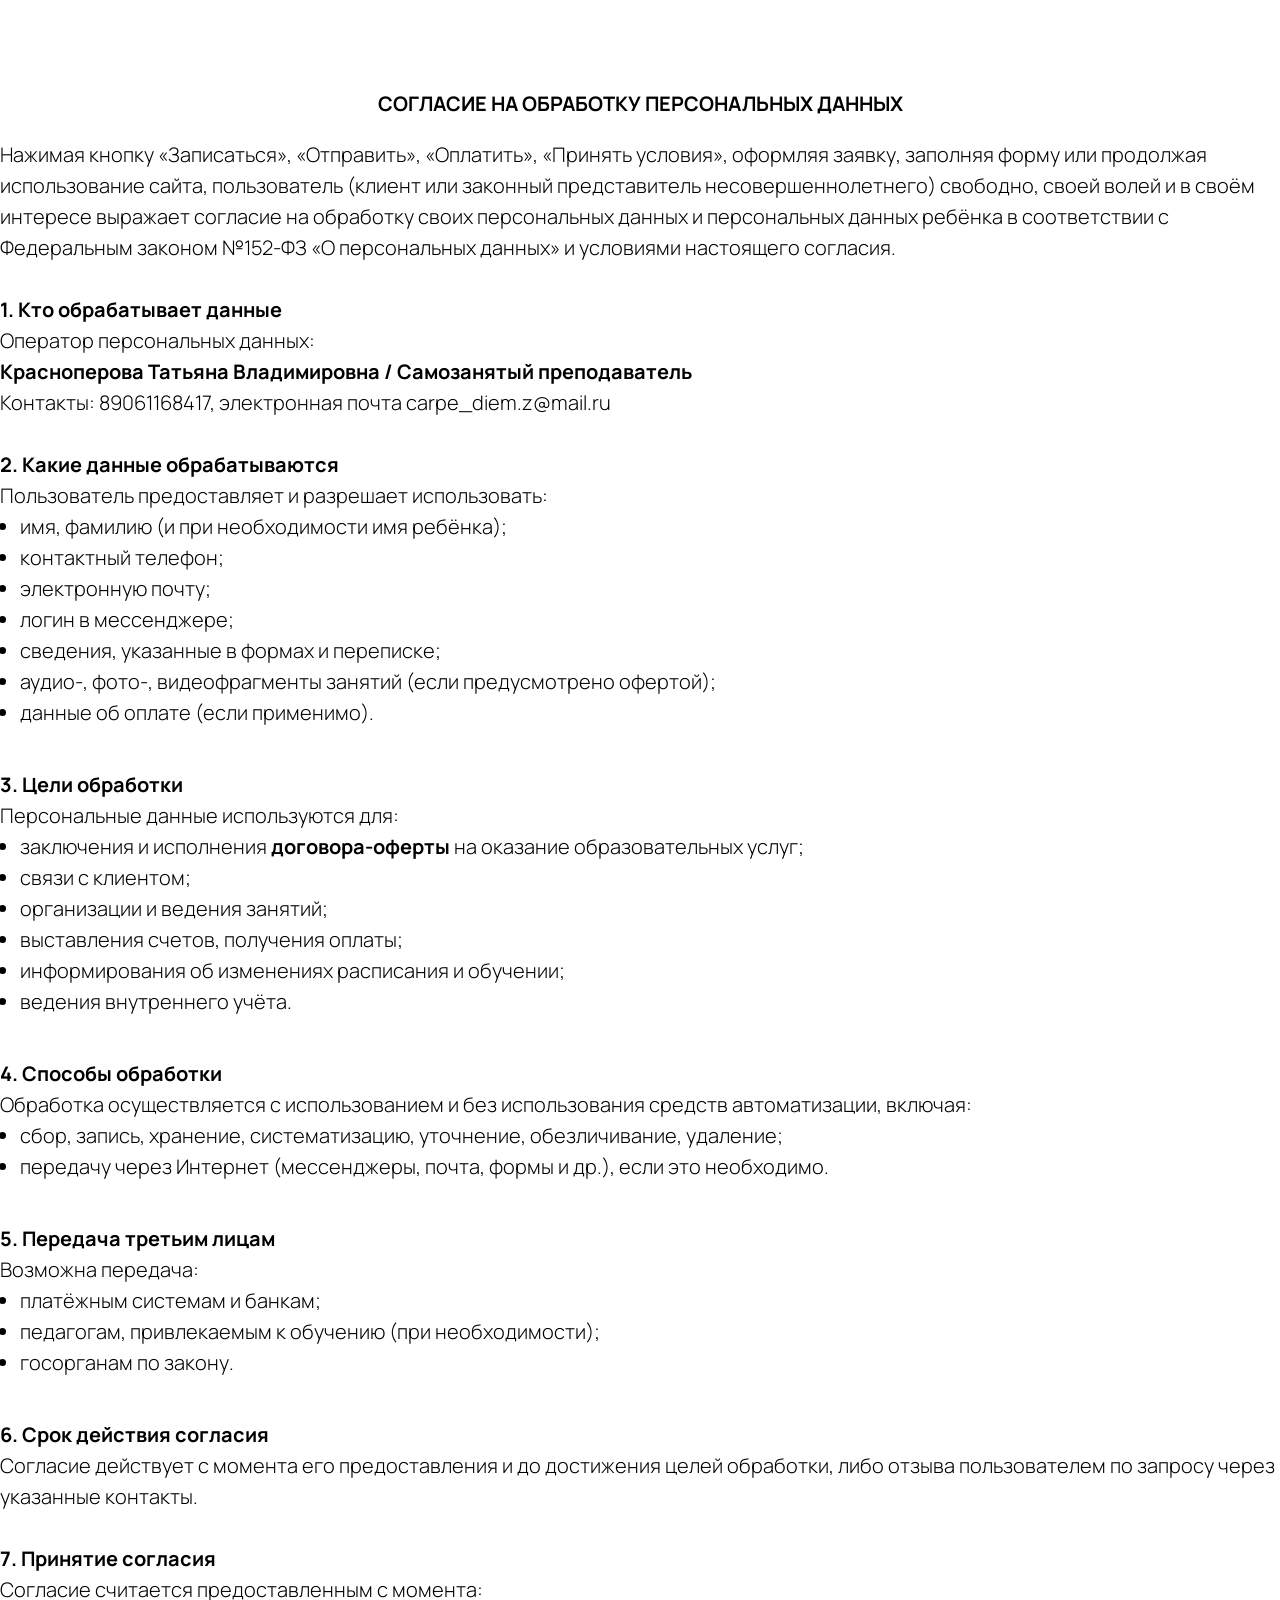
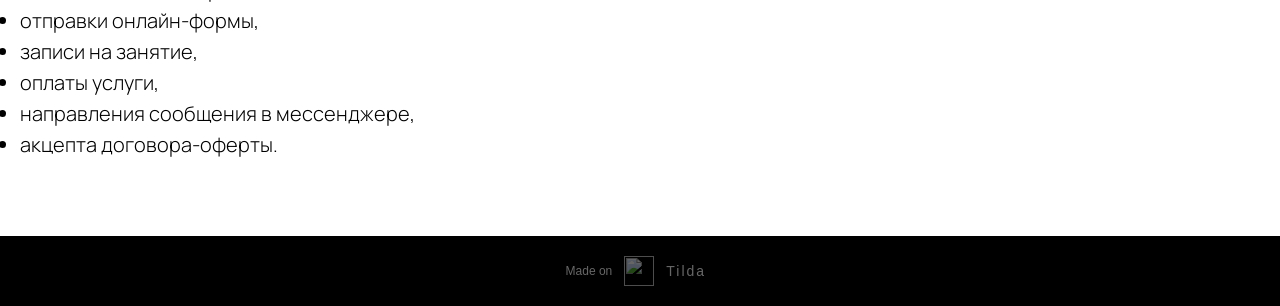
==== consent/index.html @ af54b048 "Статическая копия сайта для GitHub Pages: локальные ассеты, форма WhatsApp/Telegram" ====
<!DOCTYPE html> <html lang="ru"> <head> <meta charset="utf-8" /> <meta http-equiv="Content-Type" content="text/html; charset=utf-8" /> <meta name="viewport" content="width=device-width, initial-scale=1.0" /> <!--metatextblock--> <title>Согласие на обработку персональных данных</title>  <meta property="og:title" content="Согласие на обработку персональных данных" /> <meta property="og:description" content="" /> <meta property="og:type" content="website" />  <!--/metatextblock--> <meta name="format-detection" content="telephone=no" /> <meta http-equiv="x-dns-prefetch-control" content="on">   <link rel="shortcut icon" href="../assets/img/tildafavicon.ico" type="image/x-icon" /> <!-- Assets -->  <link rel="stylesheet" href="../assets/css/tilda-grid-3.0.min.css" type="text/css" media="all" onerror="this.loaderr='y';"/> <link rel="stylesheet" href="../assets/project/tilda-blocks-page87889746.min.css" type="text/css" media="all" onerror="this.loaderr='y';" />  <link href="../assets/css/google-fonts.css" rel="stylesheet"> <script nomodule src="../assets/js/tilda-polyfill-1.0.min.js" charset="utf-8"></script> <script type="text/javascript">function t_onReady(func) {if(document.readyState!='loading') {func();} else {document.addEventListener('DOMContentLoaded',func);}}
function t_onFuncLoad(funcName,okFunc,time) {if(typeof window[funcName]==='function') {okFunc();} else {setTimeout(function() {t_onFuncLoad(funcName,okFunc,time);},(time||100));}}</script> <script src="../assets/js/tilda-scripts-3.0.min.js" charset="utf-8" defer onerror="this.loaderr='y';"></script> <script src="../assets/project/tilda-blocks-page87889746.min.js" charset="utf-8" async onerror="this.loaderr='y';"></script> <script src="../assets/js/tilda-lazyload-1.0.min.js" charset="utf-8" async onerror="this.loaderr='y';"></script> <script src="../assets/js/tilda-events-1.0.min.js" charset="utf-8" async onerror="this.loaderr='y';"></script> <script type="text/javascript">window.dataLayer=window.dataLayer||[];</script> <script type="text/javascript">(function() {if((/bot|google|yandex|baidu|bing|msn|duckduckbot|teoma|slurp|crawler|spider|robot|crawling|facebook/i.test(navigator.userAgent))===false&&typeof(sessionStorage)!='undefined'&&sessionStorage.getItem('visited')!=='y'&&document.visibilityState){var style=document.createElement('style');style.type='text/css';style.innerHTML='@media screen and (min-width: 980px) {.t-records {opacity: 0;}.t-records_animated {-webkit-transition: opacity ease-in-out .2s;-moz-transition: opacity ease-in-out .2s;-o-transition: opacity ease-in-out .2s;transition: opacity ease-in-out .2s;}.t-records.t-records_visible {opacity: 1;}}';document.getElementsByTagName('head')[0].appendChild(style);function t_setvisRecs(){var alr=document.querySelectorAll('.t-records');Array.prototype.forEach.call(alr,function(el) {el.classList.add("t-records_animated");});setTimeout(function() {Array.prototype.forEach.call(alr,function(el) {el.classList.add("t-records_visible");});sessionStorage.setItem("visited","y");},400);}
document.addEventListener('DOMContentLoaded',t_setvisRecs);}})();</script><link rel="stylesheet" href="../assets/css/site-custom.css"></head> <body class="t-body" style="margin:0;"> <!--allrecords--> <div id="allrecords" class="t-records" data-hook="blocks-collection-content-node" data-tilda-project-id="11970899" data-tilda-page-id="87889746" data-tilda-page-alias="consent" data-tilda-formskey="35081d5591b3920c5632525311970899" data-tilda-cookie="no" data-tilda-lazy="yes" data-tilda-root-zone="com" data-tilda-project-country="RU"> <div id="rec1453945001" class="r t-rec t-rec_pt_60 t-rec_pb_60" style="padding-top:60px;padding-bottom:60px; " data-record-type="106"> <!-- T004 --> <div class="t004"> <div class="t-container "> <div class="t-col t-col_8 t-prefix_2"> <div field="text" class="t-text t-text_md "><p style="text-align: center;"><strong>СОГЛАСИЕ НА ОБРАБОТКУ ПЕРСОНАЛЬНЫХ ДАННЫХ</strong></p><p style="text-align: center;"> </p><p style="text-align: center;"> </p>Нажимая кнопку «Записаться», «Отправить», «Оплатить», «Принять условия», оформляя заявку, заполняя форму или продолжая использование сайта, пользователь (клиент или законный представитель несовершеннолетнего) свободно, своей волей и в своём интересе выражает согласие на обработку своих персональных данных и персональных данных ребёнка в соответствии с Федеральным законом №152-ФЗ «О персональных данных» и условиями настоящего согласия.<br /><br /><strong>1. Кто обрабатывает данные</strong><br />Оператор персональных данных:<br /><strong>Красноперова Татьяна Владимировна / Самозанятый преподаватель</strong><br />Контакты: 89061168417, электронная почта carpe_diem.z@mail.ru<br /><br /><strong>2. Какие данные обрабатываются</strong><br />Пользователь предоставляет и разрешает использовать:<br /><ul><li data-list="bullet">имя, фамилию (и при необходимости имя ребёнка);</li><li data-list="bullet">контактный телефон;</li><li data-list="bullet">электронную почту;</li><li data-list="bullet">логин в мессенджере;</li><li data-list="bullet">сведения, указанные в формах и переписке;</li><li data-list="bullet">аудио-, фото-, видеофрагменты занятий (если предусмотрено офертой);</li><li data-list="bullet">данные об оплате (если применимо).</li></ul><br /><strong>3. Цели обработки</strong><br />Персональные данные используются для:<br /><ul><li data-list="bullet">заключения и исполнения <strong>договора-оферты</strong> на оказание образовательных услуг;</li><li data-list="bullet">связи с клиентом;</li><li data-list="bullet">организации и ведения занятий;</li><li data-list="bullet">выставления счетов, получения оплаты;</li><li data-list="bullet">информирования об изменениях расписания и обучении;</li><li data-list="bullet">ведения внутреннего учёта.</li></ul><br /><strong>4. Способы обработки</strong><br />Обработка осуществляется с использованием и без использования средств автоматизации, включая:<br /><ul><li data-list="bullet">сбор, запись, хранение, систематизацию, уточнение, обезличивание, удаление;</li><li data-list="bullet">передачу через Интернет (мессенджеры, почта, формы и др.), если это необходимо.</li></ul><br /><strong>5. Передача третьим лицам</strong><br />Возможна передача:<br /><ul><li data-list="bullet">платёжным системам и банкам;</li><li data-list="bullet">педагогам, привлекаемым к обучению (при необходимости);</li><li data-list="bullet">госорганам по закону.</li></ul><br /><strong>6. Срок действия согласия</strong><br />Согласие действует с момента его предоставления и до достижения целей обработки, либо отзыва пользователем по запросу через указанные контакты.<br /><br /><strong>7. Принятие согласия</strong><br />Согласие считается предоставленным с момента:<br /><ul><li data-list="bullet">отправки онлайн-формы,</li><li data-list="bullet">записи на занятие,</li><li data-list="bullet">оплаты услуги,</li><li data-list="bullet">направления сообщения в мессенджере,</li><li data-list="bullet">акцепта договора-оферты.</li></ul></div> </div> </div> </div> </div> </div> <!--/allrecords--> <!-- Tilda copyright. Don't remove this line --><div class="t-tildalabel " id="tildacopy" data-tilda-sign="11970899#87889746"><a href="https://tilda.cc/" class="t-tildalabel__link"><div class="t-tildalabel__wrapper"><div class="t-tildalabel__txtleft">Made on </div><div class="t-tildalabel__wrapimg"><img src="../assets/img/tildacopy.png" class="t-tildalabel__img" fetchpriority="low" alt=""></div><div class="t-tildalabel__txtright">Tilda</div></div></a></div> <!-- Stat -->  <script src="../assets/js/site-form.js" defer></script></body> </html>
---- assets/css/tilda-grid-3.0.min.css ----
*,*:before,*:after{-webkit-box-sizing:content-box;-moz-box-sizing:content-box;box-sizing:content-box}div,span,h1,h2,h3,h4,h5,h6,p,blockquote,pre,a,code,img,b,u,i,center,table,tr,th,td,video{margin:0;padding:0;border:0}sup{line-height:0;font-size:smaller;vertical-align:super}sub{line-height:0;font-size:smaller;vertical-align:sub}.t-clear{clear:both}.t-row{margin:0}.t-container{margin-left:auto;margin-right:auto;width:100%;max-width:1200px;padding:0}.t-container.flexx{display:-webkit-box;display:-moz-box;display:-ms-flexbox;display:-webkit-flex;display:flex}.t-container_flex{display:-webkit-box;display:-moz-box;display:-ms-flexbox;display:-webkit-flex;display:flex}.t-container_100{width:100%;padding:0}.t-container_10{margin-left:auto;margin-right:auto;width:100%;max-width:1000px;padding:0}.t-container_8{margin-left:auto;margin-right:auto;width:100%;max-width:800px;padding:0}.t-container:before,.t-container:after,.t-container_10:before,.t-container_10:after,.t-container_8:before,.t-container_8:after,.t-container_100:before,.t-container_100:after{display:table;content:" ";width:0}.t-container:after,.t-container_10:after,.t-container_8:after,.t-container_100:after{clear:both}.t-col{display:inline;float:left;margin-left:20px;margin-right:20px;width:100%}.t-col.flexx{align-items:stretch;height:inherit;margin-top:auto;margin-bottom:auto}.t-col_flex{align-items:stretch;height:inherit;margin-top:auto;margin-bottom:auto}.t-col_1{max-width:60px}.t-col_2{max-width:160px}.t-col_3{max-width:260px}.t-col_4{max-width:360px}.t-col_5{max-width:460px}.t-col_6{max-width:560px}.t-col_7{max-width:660px}.t-col_8{max-width:760px}.t-col_9{max-width:860px}.t-col_10{max-width:960px}.t-col_11{max-width:1060px}.t-col_12{max-width:1160px}.t-col_100{max-width:100vw}.t-prefix_1{padding-left:100px}.t-prefix_2{padding-left:200px}.t-prefix_3{padding-left:300px}.t-prefix_4{padding-left:400px}.t-prefix_5{padding-left:500px}.t-prefix_6{padding-left:600px}.t-prefix_7{padding-left:700px}.t-prefix_8{padding-left:800px}.t-prefix_9{padding-left:900px}.t-prefix_10{padding-left:1000px}.t-prefix_11{padding-left:1100px}.t-prefix_12{padding-left:1200px}.t-width{width:100%}.t-width_1{max-width:60px}.t-width_2{max-width:160px}.t-width_3{max-width:260px}.t-width_4{max-width:360px}.t-width_5{max-width:460px}.t-width_6{max-width:560px}.t-width_7{max-width:660px}.t-width_8{max-width:760px}.t-width_9{max-width:860px}.t-width_10{max-width:960px}.t-width_11{max-width:1060px}.t-width_12{max-width:1160px}.t-width_100{max-width:100%}.t-cell{display:table-cell;vertical-align:middle;height:100%;margin-left:0;margin-right:0}.t-cell_25{width:25vw}.t-cell_33{width:33.3333333vw}.t-cell_50{width:50vw}.t-cell_100{width:100vw}@media screen and (max-width:1200px){.t-container{max-width:960px;padding:0}.t-container_10{max-width:780px}.t-container_8{max-width:640px}.t-col{display:inline;float:left;margin-left:10px;margin-right:10px;width:100%}.t-col_1{max-width:60px}.t-col_2{max-width:140px}.t-col_3{max-width:220px}.t-col_4{max-width:300px}.t-col_5{max-width:380px}.t-col_6{max-width:460px}.t-col_7{max-width:540px}.t-col_8{max-width:620px}.t-col_9{max-width:700px}.t-col_10{max-width:780px}.t-col_11{max-width:860px}.t-col_12{max-width:940px}.t-prefix_1{padding-left:80px}.t-prefix_2{padding-left:160px}.t-prefix_3{padding-left:240px}.t-prefix_4{padding-left:320px}.t-prefix_5{padding-left:400px}.t-prefix_6{padding-left:480px}.t-prefix_7{padding-left:560px}.t-prefix_8{padding-left:640px}.t-prefix_9{padding-left:720px}.t-prefix_10{padding-left:800px}.t-prefix_11{padding-left:880px}.t-prefix_12{padding-left:960px}.t-width_1{max-width:60px}.t-width_2{max-width:140px}.t-width_3{max-width:220px}.t-width_4{max-width:300px}.t-width_5{max-width:380px}.t-width_6{max-width:460px}.t-width_7{max-width:540px}.t-width_8{max-width:620px}.t-width_9{max-width:700px}.t-width_10{max-width:780px}.t-width_11{max-width:860px}.t-width_12{max-width:940px}.t-width_100{max-width:100%}}@media screen and (max-width:960px){.t-container{max-width:640px}.t-container.flexx{display:block}.t-container_flex{display:block}.t-col{display:block;float:none;padding-left:20px;padding-right:20px;margin:0;width:100%;max-width:100%;box-sizing:border-box}.t-col_1,.t-col_2,.t-col_3,.t-col_4,.t-col_5,.t-col_6,.t-col_7,.t-col_8,.t-col_9,.t-col_10,.t-col_11,.t-col_12{width:100%;max-width:100%}.t-prefix_1,.t-prefix_2,.t-prefix_3,.t-prefix_4,.t-prefix_5,.t-prefix_6,.t-prefix_7,.t-prefix_8,.t-prefix_9,.t-prefix_10,.t-prefix_11,.t-prefix_12{padding-left:none}}
---- assets/project/tilda-blocks-page87889746.min.css ----
.csssize{height:4188px}.t-body{margin:0px}#allrecords,body{background-color:none}#allrecords{-webkit-font-smoothing:antialiased}#allrecords a{color:#ff8562;text-decoration:none}#allrecords a,#allrecords button,#allrecords .t-radio,#allrecords .t-checkbox,#allrecords .t-img-select{outline:none}#allrecords a:focus-visible,#allrecords button:focus-visible,#allrecords .t-focusable,#allrecords .t-focusable .t-btn,#allrecords .t-focusable .t-btntext,#allrecords .t-img-select:focus-visible+.t-img-select__indicator,#allrecords .t-img-select:focus-visible+.t-img-select__indicator:after,#allrecords .t-radio:focus-visible+.t-radio__indicator,#allrecords .t-checkbox:focus-visible+.t-checkbox__indicator{outline-color:#2015FF;outline-offset:4px;outline-style:auto}#allrecords .t-descr a:focus-visible,#allrecords .t-sociallinks a:focus-visible,#allrecords .ya-share2__link:focus-visible{outline-offset:2px}#allrecords a[href^=tel]{color:inherit;text-decoration:none}#allrecords ol{padding-left:22px}#allrecords ul{padding-left:20px}#allrecords b,#allrecords strong{font-weight:700}@media print{body,html{min-width:1200px;max-width:1200px;padding:0;margin:0 auto;border:none}}.t-records{-webkit-font_smoothing:antialiased;background-color:none}.t-records a{color:#ff8562;text-decoration:none}.t-records a[href^=tel]{color:inherit;text-decoration:none}.t-records ol{padding-left:22px;margin-top:0px;margin-bottom:10px}.t-records ul{padding-left:20px;margin-top:0px;margin-bottom:10px}.t-mbfix{opacity:.01;-webkit-transform:translateX(0px);-ms-transform:translateX(0px);transform:translateX(0px);position:fixed;width:100%;height:500px;background-color:white;top:0px;left:0px;z-index:10000;-webkit-transition:all 0.1s ease;transition:all 0.1s ease}.t-mbfix_hide{-webkit-transform:translateX(3000px);-ms-transform:translateX(3000px);transform:translateX(3000px)}img:not([src]){visibility:hidden}.t-body_scroll-locked{position:fixed;left:0;width:100%;height:100%;overflow:hidden}.r_anim{-webkit-transition:opacity 0.5s;transition:opacity 0.5s}.r_hidden{opacity:0}.r_showed{opacity:1}@media screen and (max-width:1024px){a:active,button:active{-webkit-tap-highlight-color:rgba(255,255,255,.1)}}.t-text{font-family:'Manrope',Arial,sans-serif;font-weight:300;color:#000000}.t-text_md{font-size:20px;line-height:1.55}.t-tildalabel{background-color:#000;color:#fff;width:100%;height:70px;font-family:Arial;font-size:14px}.t-tildalabel:hover .t-tildalabel__wrapper{opacity:1}.t-tildalabel__wrapper{display:table;height:30px;width:270px;margin:0 auto;padding-top:20px;opacity:.4}.t-tildalabel__txtleft{display:table-cell;width:120px;height:30px;vertical-align:middle;text-align:right;padding-right:12px;font-weight:300;font-size:12px}.t-tildalabel__wrapimg{display:table-cell;width:30px;height:30px;vertical-align:middle}.t-tildalabel__img{width:30px;height:30px;vertical-align:middle}.t-tildalabel__txtright{display:table-cell;width:120px;height:30px;vertical-align:middle;padding-left:12px;font-weight:500;letter-spacing:2px}.t-tildalabel__link{color:#fff;text-decoration:none;vertical-align:middle}.t-rec_pt_60{padding-top:60px}.t-rec_pb_60{padding-bottom:60px}@media screen and (max-width:1200px){.t-text_md{font-size:18px}}@media screen and (max-width:640px){.t-text_md{font-size:16px;line-height:1.45}}@media screen and (max-width:480px){.t-rec_pt_60{padding-top:60px}.t-rec_pb_60{padding-bottom:60px}}.t004{padding-top:8px;padding-bottom:6px;position:relative}.t004__text-column-count_2{column-count:2;column-gap:40px;-moz-column-count:2;-moz-column-gap:40px;-webkit-column-count:2;-webkit-column-gap:40px}.t004__text-column-count_3{column-count:3;column-gap:40px;-moz-column-count:3;-moz-column-gap:40px;-webkit-column-count:3;-webkit-column-gap:40px}.t004__text-column-count_4{column-count:4;column-gap:40px;-moz-column-count:4;-moz-column-gap:40px;-webkit-column-count:4;-webkit-column-gap:40px}.t004__initial-letter::first-letter{font-size:100px;float:left;line-height:.65;margin:10px 10px 10px 0}.t004 table{border-collapse:collapse;font-size:1em;width:100%}.t004 table td,.t004 table th{padding:5px;border:1px solid #ddd;vertical-align:top}.t004 table thead td,.t004 table th{font-weight:700;border-bottom-color:#888}@media screen and (max-width:1200px){.t004__text-column-count_2,.t004__text-column-count_3,.t004__text-column-count_4{column-gap:20px;-moz-column-gap:20px;-webkit-column-gap:20px}}@media screen and (max-width:960px){.t004__text-column-count_2,.t004__text-column-count_3,.t004__text-column-count_4{column-count:1;column-gap:0;-moz-column-count:1;-moz-column-gap:0;-webkit-column-count:1;-webkit-column-gap:0}}@media screen and (max-width:640px){.t004 h1{font-size:28px;line-height:35px}}
---- assets/css/google-fonts.css ----
/* cyrillic-ext */
@font-face {
  font-family: 'Manrope';
  font-style: normal;
  font-weight: 300;
  src: url('../fonts/f09590a67c954a6f.woff2') format('woff2');
  unicode-range: U+0460-052F, U+1C80-1C8A, U+20B4, U+2DE0-2DFF, U+A640-A69F, U+FE2E-FE2F;
}
/* cyrillic */
@font-face {
  font-family: 'Manrope';
  font-style: normal;
  font-weight: 300;
  src: url('../fonts/84ddfcf770317c5b.woff2') format('woff2');
  unicode-range: U+0301, U+0400-045F, U+0490-0491, U+04B0-04B1, U+2116;
}
/* greek */
@font-face {
  font-family: 'Manrope';
  font-style: normal;
  font-weight: 300;
  src: url('../fonts/92ce4446e09c7310.woff2') format('woff2');
  unicode-range: U+0370-0377, U+037A-037F, U+0384-038A, U+038C, U+038E-03A1, U+03A3-03FF;
}
/* vietnamese */
@font-face {
  font-family: 'Manrope';
  font-style: normal;
  font-weight: 300;
  src: url('../fonts/5b3e3e4cf4195e1b.woff2') format('woff2');
  unicode-range: U+0102-0103, U+0110-0111, U+0128-0129, U+0168-0169, U+01A0-01A1, U+01AF-01B0, U+0300-0301, U+0303-0304, U+0308-0309, U+0323, U+0329, U+1EA0-1EF9, U+20AB;
}
/* latin-ext */
@font-face {
  font-family: 'Manrope';
  font-style: normal;
  font-weight: 300;
  src: url('../fonts/59b5f94f8cb54356.woff2') format('woff2');
  unicode-range: U+0100-02BA, U+02BD-02C5, U+02C7-02CC, U+02CE-02D7, U+02DD-02FF, U+0304, U+0308, U+0329, U+1D00-1DBF, U+1E00-1E9F, U+1EF2-1EFF, U+2020, U+20A0-20AB, U+20AD-20C4, U+2113, U+2C60-2C7F, U+A720-A7FF;
}
/* latin */
@font-face {
  font-family: 'Manrope';
  font-style: normal;
  font-weight: 300;
  src: url('../fonts/58ee1998cb8c000e.woff2') format('woff2');
  unicode-range: U+0000-00FF, U+0131, U+0152-0153, U+02BB-02BC, U+02C6, U+02DA, U+02DC, U+0304, U+0308, U+0329, U+2000-206F, U+20AC, U+2122, U+2191, U+2193, U+2212, U+2215, U+FEFF, U+FFFD;
}
/* cyrillic-ext */
@font-face {
  font-family: 'Manrope';
  font-style: normal;
  font-weight: 400;
  src: url('../fonts/f09590a67c954a6f.woff2') format('woff2');
  unicode-range: U+0460-052F, U+1C80-1C8A, U+20B4, U+2DE0-2DFF, U+A640-A69F, U+FE2E-FE2F;
}
/* cyrillic */
@font-face {
  font-family: 'Manrope';
  font-style: normal;
  font-weight: 400;
  src: url('../fonts/84ddfcf770317c5b.woff2') format('woff2');
  unicode-range: U+0301, U+0400-045F, U+0490-0491, U+04B0-04B1, U+2116;
}
/* greek */
@font-face {
  font-family: 'Manrope';
  font-style: normal;
  font-weight: 400;
  src: url('../fonts/92ce4446e09c7310.woff2') format('woff2');
  unicode-range: U+0370-0377, U+037A-037F, U+0384-038A, U+038C, U+038E-03A1, U+03A3-03FF;
}
/* vietnamese */
@font-face {
  font-family: 'Manrope';
  font-style: normal;
  font-weight: 400;
  src: url('../fonts/5b3e3e4cf4195e1b.woff2') format('woff2');
  unicode-range: U+0102-0103, U+0110-0111, U+0128-0129, U+0168-0169, U+01A0-01A1, U+01AF-01B0, U+0300-0301, U+0303-0304, U+0308-0309, U+0323, U+0329, U+1EA0-1EF9, U+20AB;
}
/* latin-ext */
@font-face {
  font-family: 'Manrope';
  font-style: normal;
  font-weight: 400;
  src: url('../fonts/59b5f94f8cb54356.woff2') format('woff2');
  unicode-range: U+0100-02BA, U+02BD-02C5, U+02C7-02CC, U+02CE-02D7, U+02DD-02FF, U+0304, U+0308, U+0329, U+1D00-1DBF, U+1E00-1E9F, U+1EF2-1EFF, U+2020, U+20A0-20AB, U+20AD-20C4, U+2113, U+2C60-2C7F, U+A720-A7FF;
}
/* latin */
@font-face {
  font-family: 'Manrope';
  font-style: normal;
  font-weight: 400;
  src: url('../fonts/58ee1998cb8c000e.woff2') format('woff2');
  unicode-range: U+0000-00FF, U+0131, U+0152-0153, U+02BB-02BC, U+02C6, U+02DA, U+02DC, U+0304, U+0308, U+0329, U+2000-206F, U+20AC, U+2122, U+2191, U+2193, U+2212, U+2215, U+FEFF, U+FFFD;
}
/* cyrillic-ext */
@font-face {
  font-family: 'Manrope';
  font-style: normal;
  font-weight: 500;
  src: url('../fonts/f09590a67c954a6f.woff2') format('woff2');
  unicode-range: U+0460-052F, U+1C80-1C8A, U+20B4, U+2DE0-2DFF, U+A640-A69F, U+FE2E-FE2F;
}
/* cyrillic */
@font-face {
  font-family: 'Manrope';
  font-style: normal;
  font-weight: 500;
  src: url('../fonts/84ddfcf770317c5b.woff2') format('woff2');
  unicode-range: U+0301, U+0400-045F, U+0490-0491, U+04B0-04B1, U+2116;
}
/* greek */
@font-face {
  font-family: 'Manrope';
  font-style: normal;
  font-weight: 500;
  src: url('../fonts/92ce4446e09c7310.woff2') format('woff2');
  unicode-range: U+0370-0377, U+037A-037F, U+0384-038A, U+038C, U+038E-03A1, U+03A3-03FF;
}
/* vietnamese */
@font-face {
  font-family: 'Manrope';
  font-style: normal;
  font-weight: 500;
  src: url('../fonts/5b3e3e4cf4195e1b.woff2') format('woff2');
  unicode-range: U+0102-0103, U+0110-0111, U+0128-0129, U+0168-0169, U+01A0-01A1, U+01AF-01B0, U+0300-0301, U+0303-0304, U+0308-0309, U+0323, U+0329, U+1EA0-1EF9, U+20AB;
}
/* latin-ext */
@font-face {
  font-family: 'Manrope';
  font-style: normal;
  font-weight: 500;
  src: url('../fonts/59b5f94f8cb54356.woff2') format('woff2');
  unicode-range: U+0100-02BA, U+02BD-02C5, U+02C7-02CC, U+02CE-02D7, U+02DD-02FF, U+0304, U+0308, U+0329, U+1D00-1DBF, U+1E00-1E9F, U+1EF2-1EFF, U+2020, U+20A0-20AB, U+20AD-20C4, U+2113, U+2C60-2C7F, U+A720-A7FF;
}
/* latin */
@font-face {
  font-family: 'Manrope';
  font-style: normal;
  font-weight: 500;
  src: url('../fonts/58ee1998cb8c000e.woff2') format('woff2');
  unicode-range: U+0000-00FF, U+0131, U+0152-0153, U+02BB-02BC, U+02C6, U+02DA, U+02DC, U+0304, U+0308, U+0329, U+2000-206F, U+20AC, U+2122, U+2191, U+2193, U+2212, U+2215, U+FEFF, U+FFFD;
}
/* cyrillic-ext */
@font-face {
  font-family: 'Manrope';
  font-style: normal;
  font-weight: 600;
  src: url('../fonts/f09590a67c954a6f.woff2') format('woff2');
  unicode-range: U+0460-052F, U+1C80-1C8A, U+20B4, U+2DE0-2DFF, U+A640-A69F, U+FE2E-FE2F;
}
/* cyrillic */
@font-face {
  font-family: 'Manrope';
  font-style: normal;
  font-weight: 600;
  src: url('../fonts/84ddfcf770317c5b.woff2') format('woff2');
  unicode-range: U+0301, U+0400-045F, U+0490-0491, U+04B0-04B1, U+2116;
}
/* greek */
@font-face {
  font-family: 'Manrope';
  font-style: normal;
  font-weight: 600;
  src: url('../fonts/92ce4446e09c7310.woff2') format('woff2');
  unicode-range: U+0370-0377, U+037A-037F, U+0384-038A, U+038C, U+038E-03A1, U+03A3-03FF;
}
/* vietnamese */
@font-face {
  font-family: 'Manrope';
  font-style: normal;
  font-weight: 600;
  src: url('../fonts/5b3e3e4cf4195e1b.woff2') format('woff2');
  unicode-range: U+0102-0103, U+0110-0111, U+0128-0129, U+0168-0169, U+01A0-01A1, U+01AF-01B0, U+0300-0301, U+0303-0304, U+0308-0309, U+0323, U+0329, U+1EA0-1EF9, U+20AB;
}
/* latin-ext */
@font-face {
  font-family: 'Manrope';
  font-style: normal;
  font-weight: 600;
  src: url('../fonts/59b5f94f8cb54356.woff2') format('woff2');
  unicode-range: U+0100-02BA, U+02BD-02C5, U+02C7-02CC, U+02CE-02D7, U+02DD-02FF, U+0304, U+0308, U+0329, U+1D00-1DBF, U+1E00-1E9F, U+1EF2-1EFF, U+2020, U+20A0-20AB, U+20AD-20C4, U+2113, U+2C60-2C7F, U+A720-A7FF;
}
/* latin */
@font-face {
  font-family: 'Manrope';
  font-style: normal;
  font-weight: 600;
  src: url('../fonts/58ee1998cb8c000e.woff2') format('woff2');
  unicode-range: U+0000-00FF, U+0131, U+0152-0153, U+02BB-02BC, U+02C6, U+02DA, U+02DC, U+0304, U+0308, U+0329, U+2000-206F, U+20AC, U+2122, U+2191, U+2193, U+2212, U+2215, U+FEFF, U+FFFD;
}
/* cyrillic-ext */
@font-face {
  font-family: 'Manrope';
  font-style: normal;
  font-weight: 700;
  src: url('../fonts/f09590a67c954a6f.woff2') format('woff2');
  unicode-range: U+0460-052F, U+1C80-1C8A, U+20B4, U+2DE0-2DFF, U+A640-A69F, U+FE2E-FE2F;
}
/* cyrillic */
@font-face {
  font-family: 'Manrope';
  font-style: normal;
  font-weight: 700;
  src: url('../fonts/84ddfcf770317c5b.woff2') format('woff2');
  unicode-range: U+0301, U+0400-045F, U+0490-0491, U+04B0-04B1, U+2116;
}
/* greek */
@font-face {
  font-family: 'Manrope';
  font-style: normal;
  font-weight: 700;
  src: url('../fonts/92ce4446e09c7310.woff2') format('woff2');
  unicode-range: U+0370-0377, U+037A-037F, U+0384-038A, U+038C, U+038E-03A1, U+03A3-03FF;
}
/* vietnamese */
@font-face {
  font-family: 'Manrope';
  font-style: normal;
  font-weight: 700;
  src: url('../fonts/5b3e3e4cf4195e1b.woff2') format('woff2');
  unicode-range: U+0102-0103, U+0110-0111, U+0128-0129, U+0168-0169, U+01A0-01A1, U+01AF-01B0, U+0300-0301, U+0303-0304, U+0308-0309, U+0323, U+0329, U+1EA0-1EF9, U+20AB;
}
/* latin-ext */
@font-face {
  font-family: 'Manrope';
  font-style: normal;
  font-weight: 700;
  src: url('../fonts/59b5f94f8cb54356.woff2') format('woff2');
  unicode-range: U+0100-02BA, U+02BD-02C5, U+02C7-02CC, U+02CE-02D7, U+02DD-02FF, U+0304, U+0308, U+0329, U+1D00-1DBF, U+1E00-1E9F, U+1EF2-1EFF, U+2020, U+20A0-20AB, U+20AD-20C4, U+2113, U+2C60-2C7F, U+A720-A7FF;
}
/* latin */
@font-face {
  font-family: 'Manrope';
  font-style: normal;
  font-weight: 700;
  src: url('../fonts/58ee1998cb8c000e.woff2') format('woff2');
  unicode-range: U+0000-00FF, U+0131, U+0152-0153, U+02BB-02BC, U+02C6, U+02DA, U+02DC, U+0304, U+0308, U+0329, U+2000-206F, U+20AC, U+2122, U+2191, U+2193, U+2212, U+2215, U+FEFF, U+FFFD;
}
---- assets/css/site-custom.css ----
/* Дополнения к стилям Tilda для формы без бэкенда. */
/* Стандартный зелёный блок «Спасибо» Tilda заменяем нейтральным:
   на нём зелёная кнопка WhatsApp иначе сливается с фоном. */
.t-form__successbox {
  padding: 0 !important;
  color: #343434 !important;
  background: transparent !important;
  text-align: center;
}
.t-input-error {
  display: none;
  margin-top: 6px;
  color: #d93025;
  font-size: 14px;
  line-height: 1.35;
}
.t-input-group_error .t-input {
  border-color: #d93025 !important;
}
.site-form-success {
  padding: 8px 0 4px;
  text-align: center;
}
.site-form-success__title {
  margin-bottom: 10px;
  font-size: 22px;
  font-weight: 700;
}
.site-form-success p {
  margin: 0 0 16px;
  font-size: 15px;
  line-height: 1.5;
}
.site-form-success__actions {
  display: flex;
  flex-wrap: wrap;
  gap: 10px;
  justify-content: center;
  margin-bottom: 14px;
}
.site-form-btn {
  display: inline-block;
  padding: 12px 20px;
  border-radius: 8px;
  color: #fff !important;
  font-size: 15px;
  font-weight: 600;
  text-decoration: none;
  background: #25d366;
}
.site-form-btn_tg {
  background: #2aabee;
}
.site-form-success__hint {
  margin: 0;
  font-size: 13px;
  opacity: .7;
}
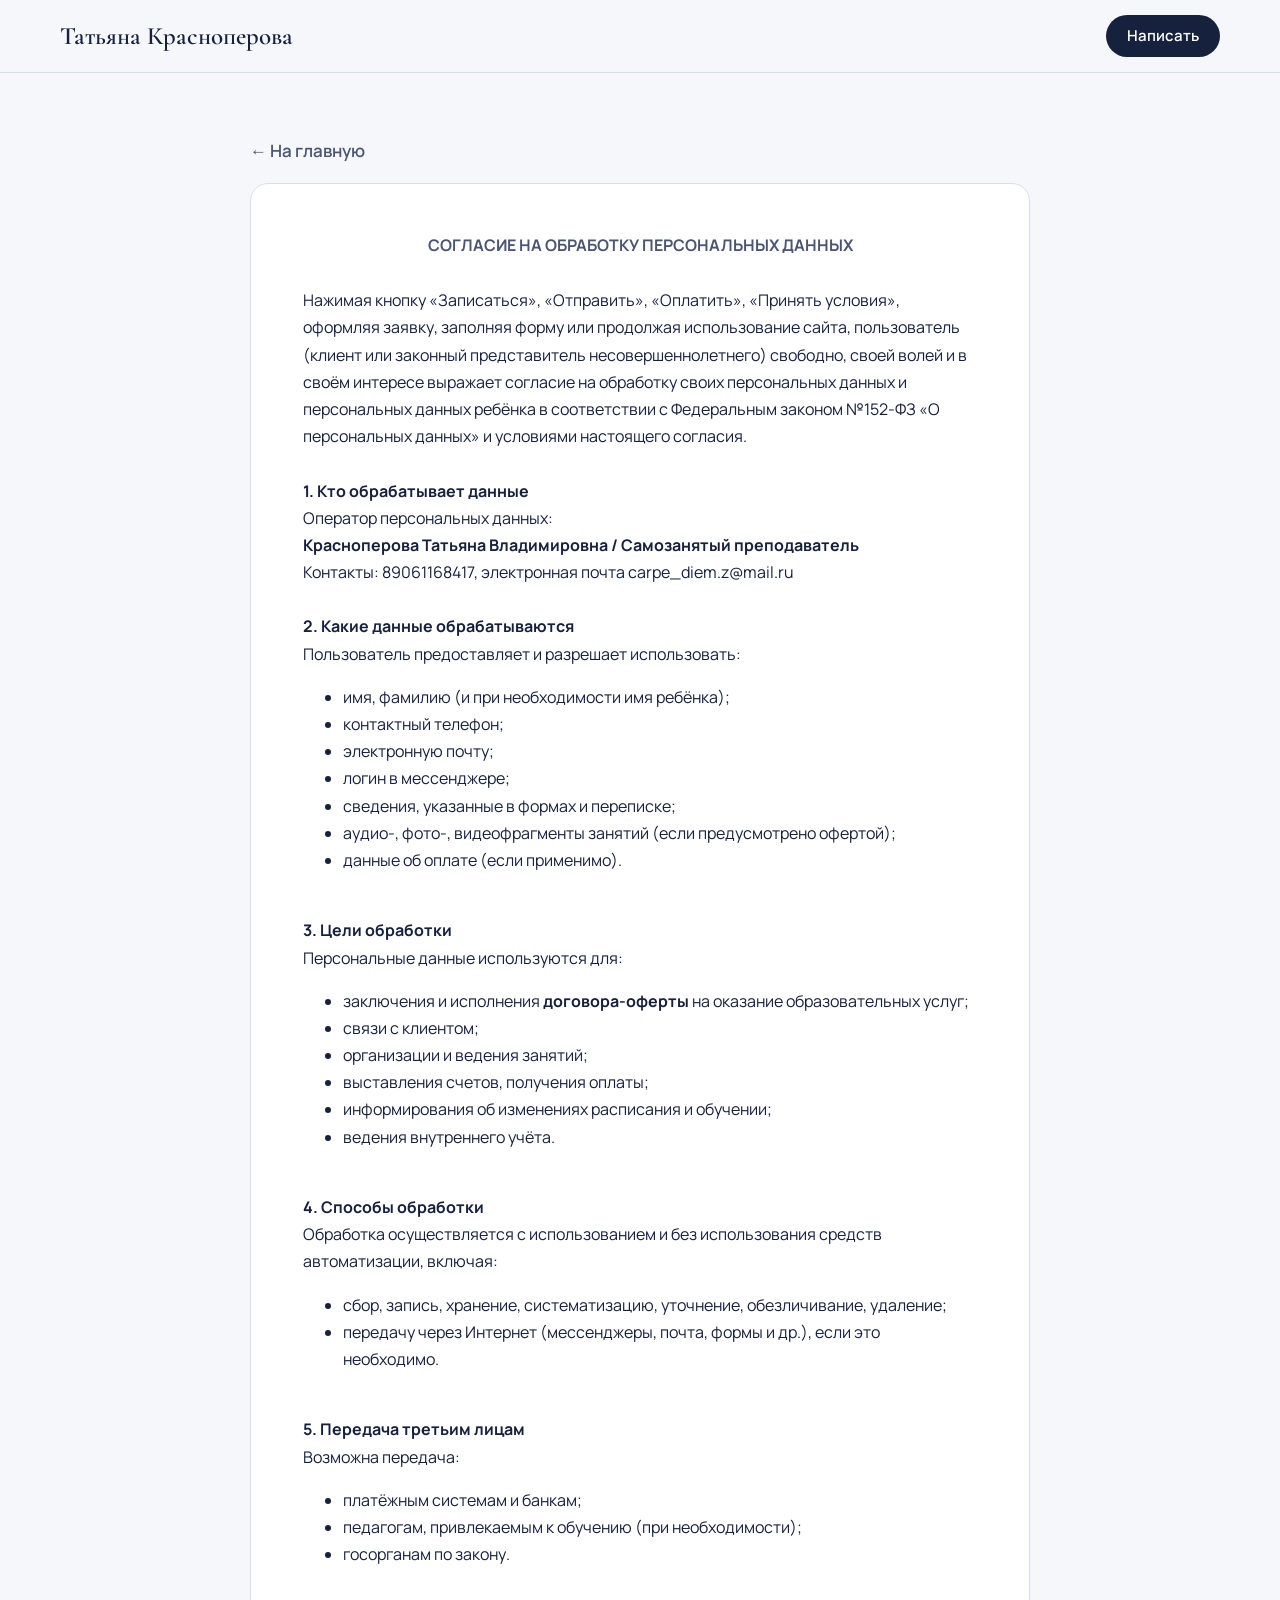
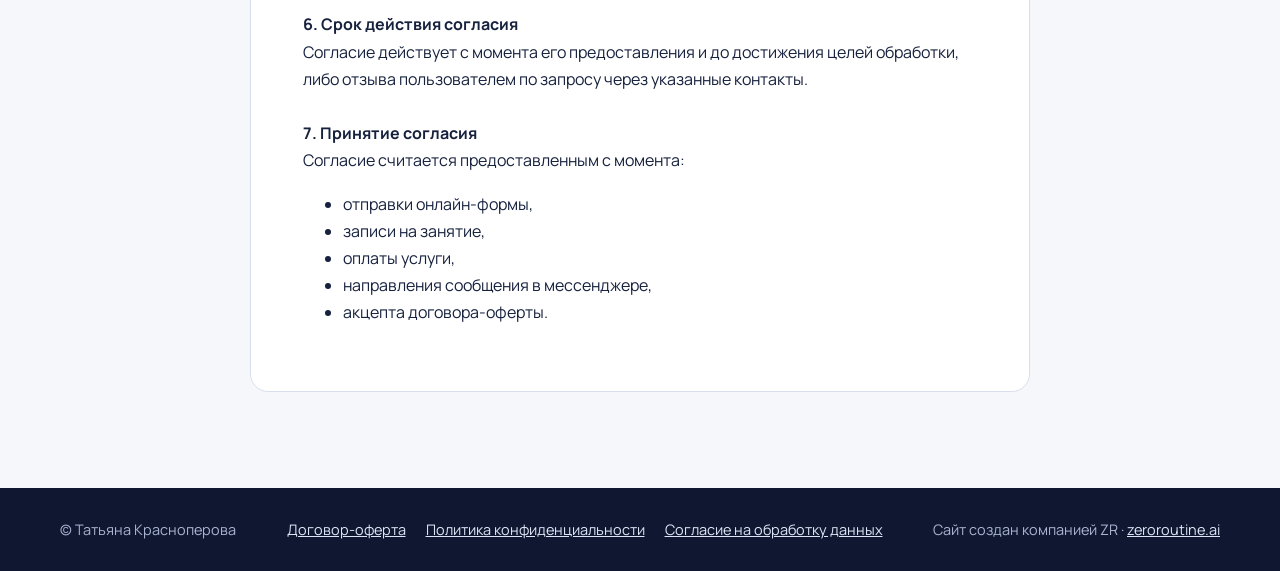
==== commit 7a86ca8b: "Рестайлинг: чистая вёрстка без Tilda, меню разделов, отзыв, футер ZR, ссылки на WhatsApp/Telegram Co" ====
--- a/consent/index.html
+++ b/consent/index.html
@@ -1,3 +1,28 @@
-<!DOCTYPE html> <html lang="ru"> <head> <meta charset="utf-8" /> <meta http-equiv="Content-Type" content="text/html; charset=utf-8" /> <meta name="viewport" content="width=device-width, initial-scale=1.0" /> <!--metatextblock--> <title>Согласие на обработку персональных данных</title>  <meta property="og:title" content="Согласие на обработку персональных данных" /> <meta property="og:description" content="" /> <meta property="og:type" content="website" />  <!--/metatextblock--> <meta name="format-detection" content="telephone=no" /> <meta http-equiv="x-dns-prefetch-control" content="on">   <link rel="shortcut icon" href="../assets/img/tildafavicon.ico" type="image/x-icon" /> <!-- Assets -->  <link rel="stylesheet" href="../assets/css/tilda-grid-3.0.min.css" type="text/css" media="all" onerror="this.loaderr='y';"/> <link rel="stylesheet" href="../assets/project/tilda-blocks-page87889746.min.css" type="text/css" media="all" onerror="this.loaderr='y';" />  <link href="../assets/css/google-fonts.css" rel="stylesheet"> <script nomodule src="../assets/js/tilda-polyfill-1.0.min.js" charset="utf-8"></script> <script type="text/javascript">function t_onReady(func) {if(document.readyState!='loading') {func();} else {document.addEventListener('DOMContentLoaded',func);}}
-function t_onFuncLoad(funcName,okFunc,time) {if(typeof window[funcName]==='function') {okFunc();} else {setTimeout(function() {t_onFuncLoad(funcName,okFunc,time);},(time||100));}}</script> <script src="../assets/js/tilda-scripts-3.0.min.js" charset="utf-8" defer onerror="this.loaderr='y';"></script> <script src="../assets/project/tilda-blocks-page87889746.min.js" charset="utf-8" async onerror="this.loaderr='y';"></script> <script src="../assets/js/tilda-lazyload-1.0.min.js" charset="utf-8" async onerror="this.loaderr='y';"></script> <script src="../assets/js/tilda-events-1.0.min.js" charset="utf-8" async onerror="this.loaderr='y';"></script> <script type="text/javascript">window.dataLayer=window.dataLayer||[];</script> <script type="text/javascript">(function() {if((/bot|google|yandex|baidu|bing|msn|duckduckbot|teoma|slurp|crawler|spider|robot|crawling|facebook/i.test(navigator.userAgent))===false&&typeof(sessionStorage)!='undefined'&&sessionStorage.getItem('visited')!=='y'&&document.visibilityState){var style=document.createElement('style');style.type='text/css';style.innerHTML='@media screen and (min-width: 980px) {.t-records {opacity: 0;}.t-records_animated {-webkit-transition: opacity ease-in-out .2s;-moz-transition: opacity ease-in-out .2s;-o-transition: opacity ease-in-out .2s;transition: opacity ease-in-out .2s;}.t-records.t-records_visible {opacity: 1;}}';document.getElementsByTagName('head')[0].appendChild(style);function t_setvisRecs(){var alr=document.querySelectorAll('.t-records');Array.prototype.forEach.call(alr,function(el) {el.classList.add("t-records_animated");});setTimeout(function() {Array.prototype.forEach.call(alr,function(el) {el.classList.add("t-records_visible");});sessionStorage.setItem("visited","y");},400);}
-document.addEventListener('DOMContentLoaded',t_setvisRecs);}})();</script><link rel="stylesheet" href="../assets/css/site-custom.css"></head> <body class="t-body" style="margin:0;"> <!--allrecords--> <div id="allrecords" class="t-records" data-hook="blocks-collection-content-node" data-tilda-project-id="11970899" data-tilda-page-id="87889746" data-tilda-page-alias="consent" data-tilda-formskey="35081d5591b3920c5632525311970899" data-tilda-cookie="no" data-tilda-lazy="yes" data-tilda-root-zone="com" data-tilda-project-country="RU"> <div id="rec1453945001" class="r t-rec t-rec_pt_60 t-rec_pb_60" style="padding-top:60px;padding-bottom:60px; " data-record-type="106"> <!-- T004 --> <div class="t004"> <div class="t-container "> <div class="t-col t-col_8 t-prefix_2"> <div field="text" class="t-text t-text_md "><p style="text-align: center;"><strong>СОГЛАСИЕ НА ОБРАБОТКУ ПЕРСОНАЛЬНЫХ ДАННЫХ</strong></p><p style="text-align: center;"> </p><p style="text-align: center;"> </p>Нажимая кнопку «Записаться», «Отправить», «Оплатить», «Принять условия», оформляя заявку, заполняя форму или продолжая использование сайта, пользователь (клиент или законный представитель несовершеннолетнего) свободно, своей волей и в своём интересе выражает согласие на обработку своих персональных данных и персональных данных ребёнка в соответствии с Федеральным законом №152-ФЗ «О персональных данных» и условиями настоящего согласия.<br /><br /><strong>1. Кто обрабатывает данные</strong><br />Оператор персональных данных:<br /><strong>Красноперова Татьяна Владимировна / Самозанятый преподаватель</strong><br />Контакты: 89061168417, электронная почта carpe_diem.z@mail.ru<br /><br /><strong>2. Какие данные обрабатываются</strong><br />Пользователь предоставляет и разрешает использовать:<br /><ul><li data-list="bullet">имя, фамилию (и при необходимости имя ребёнка);</li><li data-list="bullet">контактный телефон;</li><li data-list="bullet">электронную почту;</li><li data-list="bullet">логин в мессенджере;</li><li data-list="bullet">сведения, указанные в формах и переписке;</li><li data-list="bullet">аудио-, фото-, видеофрагменты занятий (если предусмотрено офертой);</li><li data-list="bullet">данные об оплате (если применимо).</li></ul><br /><strong>3. Цели обработки</strong><br />Персональные данные используются для:<br /><ul><li data-list="bullet">заключения и исполнения <strong>договора-оферты</strong> на оказание образовательных услуг;</li><li data-list="bullet">связи с клиентом;</li><li data-list="bullet">организации и ведения занятий;</li><li data-list="bullet">выставления счетов, получения оплаты;</li><li data-list="bullet">информирования об изменениях расписания и обучении;</li><li data-list="bullet">ведения внутреннего учёта.</li></ul><br /><strong>4. Способы обработки</strong><br />Обработка осуществляется с использованием и без использования средств автоматизации, включая:<br /><ul><li data-list="bullet">сбор, запись, хранение, систематизацию, уточнение, обезличивание, удаление;</li><li data-list="bullet">передачу через Интернет (мессенджеры, почта, формы и др.), если это необходимо.</li></ul><br /><strong>5. Передача третьим лицам</strong><br />Возможна передача:<br /><ul><li data-list="bullet">платёжным системам и банкам;</li><li data-list="bullet">педагогам, привлекаемым к обучению (при необходимости);</li><li data-list="bullet">госорганам по закону.</li></ul><br /><strong>6. Срок действия согласия</strong><br />Согласие действует с момента его предоставления и до достижения целей обработки, либо отзыва пользователем по запросу через указанные контакты.<br /><br /><strong>7. Принятие согласия</strong><br />Согласие считается предоставленным с момента:<br /><ul><li data-list="bullet">отправки онлайн-формы,</li><li data-list="bullet">записи на занятие,</li><li data-list="bullet">оплаты услуги,</li><li data-list="bullet">направления сообщения в мессенджере,</li><li data-list="bullet">акцепта договора-оферты.</li></ul></div> </div> </div> </div> </div> </div> <!--/allrecords--> <!-- Tilda copyright. Don't remove this line --><div class="t-tildalabel " id="tildacopy" data-tilda-sign="11970899#87889746"><a href="https://tilda.cc/" class="t-tildalabel__link"><div class="t-tildalabel__wrapper"><div class="t-tildalabel__txtleft">Made on </div><div class="t-tildalabel__wrapimg"><img src="../assets/img/tildacopy.png" class="t-tildalabel__img" fetchpriority="low" alt=""></div><div class="t-tildalabel__txtright">Tilda</div></div></a></div> <!-- Stat -->  <script src="../assets/js/site-form.js" defer></script></body> </html>+<!DOCTYPE html>
+<html lang="ru">
+<head>
+<meta charset="utf-8">
+<meta name="viewport" content="width=device-width, initial-scale=1">
+<title>Согласие на обработку персональных данных</title>
+<meta name="robots" content="noindex">
+<link rel="icon" href="../assets/img/favicon.ico">
+<link rel="stylesheet" href="../assets/css/google-fonts.css">
+<link rel="stylesheet" href="../assets/css/style.css">
+</head>
+<body>
+<header class="header is-scrolled">
+  <div class="wrap header__in">
+    <a class="logo" href="../">Татьяна Красноперова</a>
+    <div class="header__cta" style="margin-left:auto"><a class="btn btn--dark btn--sm" href="../#contact">Написать</a></div>
+  </div>
+</header>
+<main class="doc"><div class="doc__back"><a href="../">← На главную</a></div><div class="doc__body"><p class="doc__sub"><strong>СОГЛАСИЕ НА ОБРАБОТКУ ПЕРСОНАЛЬНЫХ ДАННЫХ</strong></p>Нажимая кнопку «Записаться», «Отправить», «Оплатить», «Принять условия», оформляя заявку, заполняя форму или продолжая использование сайта, пользователь (клиент или законный представитель несовершеннолетнего) свободно, своей волей и в своём интересе выражает согласие на обработку своих персональных данных и персональных данных ребёнка в соответствии с Федеральным законом №152-ФЗ «О персональных данных» и условиями настоящего согласия.<br /><br /><strong>1. Кто обрабатывает данные</strong><br />Оператор персональных данных:<br /><strong>Красноперова Татьяна Владимировна / Самозанятый преподаватель</strong><br />Контакты: 89061168417, электронная почта carpe_diem.z@mail.ru<br /><br /><strong>2. Какие данные обрабатываются</strong><br />Пользователь предоставляет и разрешает использовать:<br /><ul><li data-list="bullet">имя, фамилию (и при необходимости имя ребёнка);</li><li data-list="bullet">контактный телефон;</li><li data-list="bullet">электронную почту;</li><li data-list="bullet">логин в мессенджере;</li><li data-list="bullet">сведения, указанные в формах и переписке;</li><li data-list="bullet">аудио-, фото-, видеофрагменты занятий (если предусмотрено офертой);</li><li data-list="bullet">данные об оплате (если применимо).</li></ul><br /><strong>3. Цели обработки</strong><br />Персональные данные используются для:<br /><ul><li data-list="bullet">заключения и исполнения <strong>договора-оферты</strong> на оказание образовательных услуг;</li><li data-list="bullet">связи с клиентом;</li><li data-list="bullet">организации и ведения занятий;</li><li data-list="bullet">выставления счетов, получения оплаты;</li><li data-list="bullet">информирования об изменениях расписания и обучении;</li><li data-list="bullet">ведения внутреннего учёта.</li></ul><br /><strong>4. Способы обработки</strong><br />Обработка осуществляется с использованием и без использования средств автоматизации, включая:<br /><ul><li data-list="bullet">сбор, запись, хранение, систематизацию, уточнение, обезличивание, удаление;</li><li data-list="bullet">передачу через Интернет (мессенджеры, почта, формы и др.), если это необходимо.</li></ul><br /><strong>5. Передача третьим лицам</strong><br />Возможна передача:<br /><ul><li data-list="bullet">платёжным системам и банкам;</li><li data-list="bullet">педагогам, привлекаемым к обучению (при необходимости);</li><li data-list="bullet">госорганам по закону.</li></ul><br /><strong>6. Срок действия согласия</strong><br />Согласие действует с момента его предоставления и до достижения целей обработки, либо отзыва пользователем по запросу через указанные контакты.<br /><br /><strong>7. Принятие согласия</strong><br />Согласие считается предоставленным с момента:<br /><ul><li data-list="bullet">отправки онлайн-формы,</li><li data-list="bullet">записи на занятие,</li><li data-list="bullet">оплаты услуги,</li><li data-list="bullet">направления сообщения в мессенджере,</li><li data-list="bullet">акцепта договора-оферты.</li></ul></div></main>
+<footer class="footer">
+  <div class="wrap footer__in">
+    <span>© Татьяна Красноперова</span>
+    <span class="footer__links"><a href="../oferta/">Договор-оферта</a><a href="../policy/">Политика конфиденциальности</a><a href="../consent/">Согласие на обработку данных</a></span>
+    <span>Сайт создан компанией ZR · <a href="https://zeroroutine.ai" target="_blank" rel="noopener">zeroroutine.ai</a></span>
+  </div>
+</footer>
+</body>
+</html>
--- a/assets/css/style.css
+++ b/assets/css/style.css
@@ -0,0 +1,277 @@
+/* Татьяна Красноперова — репетитор по английскому. Единый файл стилей. */
+
+@font-face{font-family:'Cormorant Garamond';font-style:normal;font-weight:500;font-display:swap;src:url('../fonts/cormorant-500.woff2') format('woff2')}
+@font-face{font-family:'Cormorant Garamond';font-style:normal;font-weight:600;font-display:swap;src:url('../fonts/cormorant-600.woff2') format('woff2')}
+@font-face{font-family:'Cormorant Garamond';font-style:italic;font-weight:500;font-display:swap;src:url('../fonts/cormorant-500-italic.woff2') format('woff2')}
+
+:root{
+  --ink:#16213e;
+  --ink-soft:#4a5473;
+  --paper:#f5f7fa;
+  --white:#fff;
+  --mist:#e5ebf6;
+  --gold:#e3a33a;
+  --gold-deep:#8a5a0a;
+  --line:#d8dfec;
+  --radius:18px;
+  --serif:'Cormorant Garamond',Georgia,'Times New Roman',serif;
+  --sans:'Manrope',-apple-system,BlinkMacSystemFont,'Segoe UI',Arial,sans-serif;
+  --header-h:72px;
+}
+
+*,*::before,*::after{box-sizing:border-box}
+html{scroll-behavior:smooth;scroll-padding-top:calc(var(--header-h) + 16px);-webkit-text-size-adjust:100%}
+body{margin:0;font-family:var(--sans);font-size:17px;line-height:1.65;color:var(--ink);background:var(--paper);-webkit-font-smoothing:antialiased}
+img{max-width:100%;height:auto;display:block}
+a{color:inherit}
+h1,h2,h3{font-family:var(--serif);font-weight:600;line-height:1.08;margin:0;letter-spacing:-.01em}
+p{margin:0}
+:focus-visible{outline:3px solid var(--gold);outline-offset:3px;border-radius:6px}
+.visually-hidden{position:absolute;width:1px;height:1px;overflow:hidden;clip:rect(0 0 0 0);white-space:nowrap}
+.skip{position:absolute;left:16px;top:-60px;z-index:100;background:var(--ink);color:#fff;padding:10px 16px;border-radius:8px}
+.skip:focus{top:12px}
+
+.wrap{width:min(1160px,100% - 40px);margin-inline:auto}
+.section{padding:104px 0}
+.section--white{background:var(--white)}
+.section-title{font-size:clamp(34px,4.6vw,56px);margin-bottom:48px;max-width:16ch}
+.section-title--center{margin-inline:auto;text-align:center;max-width:22ch}
+
+/* Кнопки */
+.btn{display:inline-flex;align-items:center;justify-content:center;gap:8px;padding:15px 28px;border-radius:999px;border:1.5px solid transparent;font:600 16px/1.2 var(--sans);text-decoration:none;cursor:pointer;transition:background-color .2s,color .2s,border-color .2s,transform .2s}
+.btn--gold{background:var(--gold);color:var(--ink)}
+.btn--gold:hover{background:#efb552}
+.btn--dark{background:var(--ink);color:#fff}
+.btn--dark:hover{background:#26335a}
+.btn--ghost{border-color:var(--ink);color:var(--ink);background:transparent}
+.btn--ghost:hover{background:var(--ink);color:#fff}
+.btn--light{border-color:rgba(255,255,255,.55);color:#fff}
+.btn--light:hover{background:#fff;color:var(--ink)}
+.btn--wa{background:#3f7d5e;color:#fff}
+.btn--wa:hover{background:#4a8a6a}
+.btn--tg{background:#3f6f9f;color:#fff}
+.btn--tg:hover{background:#4b7cae}
+.btn--sm{padding:11px 20px;font-size:15px}
+.btn:active{transform:translateY(1px)}
+
+/* Шапка */
+.header{position:sticky;top:0;z-index:50;background:rgba(245,247,250,.92);backdrop-filter:blur(10px);border-bottom:1px solid transparent;transition:border-color .2s}
+.header.is-scrolled{border-color:var(--line)}
+.header__in{display:flex;align-items:center;gap:28px;height:var(--header-h)}
+.logo{font-family:var(--serif);font-weight:600;font-size:25px;text-decoration:none;white-space:nowrap;line-height:1}
+.nav{display:flex;gap:4px;margin-left:auto}
+.nav a{white-space:nowrap;padding:8px 12px;border-radius:999px;text-decoration:none;font-size:15px;font-weight:500;color:var(--ink-soft);transition:background-color .2s,color .2s}
+.nav a:hover{color:var(--ink);background:var(--mist)}
+.nav a.is-active{color:var(--ink);background:var(--mist);font-weight:600}
+.header__cta{display:flex;align-items:center;gap:14px}
+.header__phone{font-weight:600;text-decoration:none;font-size:15px;white-space:nowrap}
+.nav__cta{display:none}
+.burger{display:none;width:44px;height:44px;border:0;background:none;padding:0;cursor:pointer;margin-left:auto;border-radius:50%}
+.burger span{display:block;width:22px;height:2px;background:var(--ink);margin:5px auto;transition:transform .25s,opacity .2s}
+.burger[aria-expanded="true"] span:nth-child(1){transform:translateY(7px) rotate(45deg)}
+.burger[aria-expanded="true"] span:nth-child(2){opacity:0}
+.burger[aria-expanded="true"] span:nth-child(3){transform:translateY(-7px) rotate(-45deg)}
+
+/* Первый экран */
+.hero{padding:56px 0 96px;overflow:hidden}
+.hero__grid{display:grid;grid-template-columns:1.15fr .85fr;gap:64px;align-items:center}
+.hero h1{font-size:clamp(42px,5.6vw,76px);max-width:14ch}
+.hero__en{font-family:var(--serif);font-style:italic;font-weight:500;font-size:clamp(24px,3vw,36px);color:var(--gold-deep);margin:22px 0 26px}
+.hero__lead{max-width:46ch;color:var(--ink-soft);font-size:19px}
+.hero__actions{display:flex;flex-wrap:wrap;gap:12px;margin-top:36px}
+.facts{display:flex;flex-wrap:wrap;gap:12px 44px;margin:56px 0 0;padding:28px 0 0;border-top:1px solid var(--line);list-style:none}
+.facts li{display:flex;flex-direction:column;max-width:170px}
+.facts b{font-family:var(--serif);font-size:44px;line-height:1;font-weight:600}
+.facts span{font-size:14px;color:var(--ink-soft);margin-top:8px;line-height:1.4}
+.hero__photo{position:relative;justify-self:center;width:min(100%,430px)}
+.hero__photo::before{content:"";position:absolute;inset:28px -28px -28px 28px;border-radius:999px 999px 28px 28px;background:var(--mist)}
+.hero__photo img{position:relative;width:100%;aspect-ratio:4/5;object-fit:cover;object-position:50% 20%;border-radius:999px 999px 28px 28px}
+
+/* Обо мне */
+.about{display:grid;grid-template-columns:.9fr 1.1fr;gap:72px;align-items:center}
+.about__photos{display:grid;grid-template-columns:1fr 1fr;gap:16px;align-items:start}
+.about__photos img{width:100%;object-fit:cover;border-radius:var(--radius);aspect-ratio:3/4.4}
+.about__photos img:last-child{margin-top:56px;object-position:50% 20%}
+.creds{list-style:none;margin:0;padding:0}
+.creds li{display:grid;grid-template-columns:28px 1fr;gap:16px;padding:20px 0;border-bottom:1px solid var(--line);font-size:19px;line-height:1.5}
+.creds li:first-child{border-top:1px solid var(--line)}
+.creds svg{width:24px;height:24px;margin-top:3px;color:var(--gold-deep)}
+
+/* Задачи */
+.goals{display:grid;grid-template-columns:repeat(3,1fr);gap:0}
+.goal{padding:0 36px;border-left:1px solid var(--line)}
+.goal:first-child{padding-left:0;border-left:0}
+.goal:last-child{padding-right:0}
+.goal h3{font-size:30px;margin-bottom:16px;line-height:1.15}
+.goal p{color:var(--ink-soft)}
+
+/* Призыв */
+.cta{background:var(--ink);color:#fff;padding:88px 0;text-align:center}
+.cta h2{font-size:clamp(34px,4.6vw,56px);max-width:18ch;margin:0 auto 32px}
+
+/* Как проходят занятия */
+.method{display:grid;grid-template-columns:1fr 1fr;gap:20px}
+.method__item{background:var(--paper);border-radius:var(--radius);overflow:hidden;display:flex;flex-direction:column}
+.method__item img{width:100%;height:230px;object-fit:cover}
+.method__body{padding:30px 32px 34px}
+.method__item h3{font-size:30px;margin-bottom:12px;line-height:1.15}
+.method__item p{color:var(--ink-soft)}
+.method__item--text{background:var(--mist);justify-content:center}
+.method__item--wide{grid-column:1/-1;flex-direction:row}
+.method__item--wide img{width:44%;height:auto;min-height:260px}
+.method__item--wide .method__body{align-self:center}
+
+/* Форматы */
+.formats{display:grid;grid-template-columns:repeat(4,1fr);gap:20px}
+.format{background:var(--white);border:1px solid var(--line);border-radius:var(--radius);padding:30px 26px;display:flex;flex-direction:column}
+.format h3{font-size:29px;margin-bottom:6px;line-height:1.15}
+.format__meta{font-size:14px;font-weight:600;color:var(--gold-deep);margin-bottom:18px}
+.format p{font-size:15.5px;color:var(--ink-soft)}
+.format p+p{margin-top:12px}
+.format--main{background:var(--ink);border-color:var(--ink);color:#fff}
+.format--main .format__meta{color:var(--gold)}
+.format--main p{color:#d6dcef}
+.formats-note{margin-top:28px;text-align:center;color:var(--ink-soft)}
+
+/* Как начать */
+.steps{display:grid;grid-template-columns:repeat(3,1fr);gap:28px;list-style:none;margin:0;padding:0;counter-reset:s}
+.steps li{position:relative;padding-top:68px;counter-increment:s}
+.steps li::before{content:counter(s);position:absolute;top:0;left:0;width:48px;height:48px;border-radius:50%;background:var(--gold);color:var(--ink);font:600 26px/48px var(--serif);text-align:center}
+.steps li::after{content:"";position:absolute;top:24px;left:64px;right:-20px;height:1px;background:var(--line)}
+.steps li:last-child::after{display:none}
+.steps h3{font-size:28px;margin-bottom:10px}
+.steps p{color:var(--ink-soft)}
+
+/* Отзывы */
+.reviews__head{display:flex;justify-content:space-between;align-items:flex-end;gap:24px;margin-bottom:40px}
+.reviews__head .section-title{margin:0}
+.arrows{display:flex;gap:10px}
+.arrow{width:50px;height:50px;border-radius:50%;border:1.5px solid var(--ink);background:transparent;color:var(--ink);cursor:pointer;display:grid;place-items:center;transition:background-color .2s,color .2s,opacity .2s}
+.arrow:hover:not(:disabled){background:var(--ink);color:#fff}
+.arrow:disabled{opacity:.3;cursor:default}
+.arrow svg{width:20px;height:20px}
+.track{display:flex;gap:20px;overflow-x:auto;scroll-snap-type:x mandatory;scrollbar-width:none;padding:4px 2px 8px}
+.track::-webkit-scrollbar{display:none}
+.review{flex:0 0 calc((100% - 40px)/3);scroll-snap-align:start;background:var(--white);border:1px solid var(--line);border-radius:var(--radius);padding:34px 30px 30px;display:flex;flex-direction:column;margin:0}
+.review::before{content:"\201C";font:600 84px/.6 var(--serif);color:var(--gold);height:40px}
+.review blockquote{margin:0 0 28px;font-size:16.5px;line-height:1.65;flex:1}
+.review figcaption{display:flex;align-items:center;gap:14px;font-weight:600;line-height:1.3}
+.review figcaption img{width:52px;height:52px;border-radius:50%;object-fit:cover}
+.review figcaption small{display:block;font-weight:500;color:var(--ink-soft);font-size:14px}
+
+/* Вопросы */
+.faq{max-width:820px;margin-inline:auto}
+.faq details{border-bottom:1px solid var(--line)}
+.faq details:first-child{border-top:1px solid var(--line)}
+.faq summary{list-style:none;cursor:pointer;padding:24px 48px 24px 0;font:600 26px/1.25 var(--serif);position:relative}
+.faq summary::-webkit-details-marker{display:none}
+.faq summary::after{content:"";position:absolute;right:6px;top:50%;width:11px;height:11px;border-right:2px solid var(--ink);border-bottom:2px solid var(--ink);transform:translateY(-70%) rotate(45deg);transition:transform .25s}
+.faq details[open] summary::after{transform:translateY(-30%) rotate(-135deg)}
+.faq p{padding:0 48px 26px 0;color:var(--ink-soft)}
+
+/* Запись и контакты */
+.contact{background:var(--ink);color:#fff}
+.contact__grid{display:grid;grid-template-columns:.9fr 1.1fr;gap:72px;align-items:start}
+.contact h2{font-size:clamp(34px,4.6vw,56px);margin-bottom:28px;max-width:15ch}
+.contact__list{list-style:none;margin:0 0 28px;padding:0}
+.contact__list li{padding:14px 0;border-bottom:1px solid rgba(255,255,255,.16);display:flex;justify-content:space-between;gap:16px;flex-wrap:wrap}
+.contact__list span{color:#aab3d1}
+.contact__list a{text-decoration:none;font-weight:600}
+.contact__list a:hover{text-decoration:underline}
+.messengers{display:flex;flex-wrap:wrap;gap:12px}
+.form{background:var(--white);color:var(--ink);border-radius:24px;padding:40px}
+.form h3{font-size:34px;margin-bottom:6px}
+.form__sub{color:var(--ink-soft);margin-bottom:26px;font-size:16px}
+.field{margin-bottom:18px}
+.field label{display:block;font-size:14px;font-weight:600;margin-bottom:6px}
+.field input[type=text],.field input[type=tel],.field input[type=email]{width:100%;padding:14px 16px;font:500 16px var(--sans);color:var(--ink);background:var(--paper);border:1.5px solid var(--line);border-radius:12px;transition:border-color .2s,background-color .2s}
+.field input:hover{border-color:#b7c2db}
+.field input:focus{outline:none;border-color:var(--ink);background:#fff}
+.field input[aria-invalid="true"]{border-color:#c0392b}
+.field__err{display:none;color:#b3261e;font-size:14px;margin-top:6px}
+.field--check{display:flex;gap:12px;align-items:flex-start;font-size:14px;line-height:1.5;color:var(--ink-soft)}
+.field--check input{width:20px;height:20px;margin:2px 0 0;accent-color:var(--ink);flex:none}
+.field--check label{font-weight:400;font-size:14px;margin:0}
+.field--check a{color:var(--ink)}
+.field--check .field__err{margin-top:0}
+.form .btn{width:100%;margin-top:6px}
+.done{display:none;text-align:left}
+.done h3{margin-bottom:12px}
+.done p{color:var(--ink-soft);margin-bottom:22px}
+.done .messengers .btn--ghost{border-color:var(--ink)}
+.done__hint{font-size:14px;margin:18px 0 0!important}
+
+/* Подвал */
+.footer{background:#0f1830;color:#aab3d1;font-size:14.5px;padding:30px 0}
+.footer__in{display:flex;justify-content:space-between;flex-wrap:wrap;gap:12px 28px}
+.footer a{color:#dfe5f7}
+.footer__links{display:flex;gap:20px;flex-wrap:wrap}
+
+/* Юридические страницы */
+.doc{padding:64px 0 96px}
+.doc__body{max-width:780px;margin-inline:auto;background:var(--white);border:1px solid var(--line);border-radius:var(--radius);padding:48px 52px;font-size:16px;line-height:1.7}
+.doc__body strong{font-weight:700}
+.doc__title{font-size:clamp(30px,4vw,44px);text-align:center;margin-bottom:6px}
+.doc__sub{text-align:center;color:var(--ink-soft);margin-bottom:28px}
+.doc__back{max-width:780px;margin:0 auto 18px}
+.doc__back a{color:var(--ink-soft);text-decoration:none;font-weight:600}
+.doc__back a:hover{color:var(--ink)}
+
+/* 404 */
+.nf{min-height:70vh;display:grid;place-items:center;text-align:center;padding:40px 20px}
+.nf__code{font:600 clamp(90px,16vw,170px)/1 var(--serif);color:var(--mist)}
+.nf h1{font-size:clamp(30px,4vw,44px);margin:-10px 0 14px}
+.nf p{color:var(--ink-soft);margin-bottom:28px}
+
+/* Появление первого экрана — единственная анимация при загрузке */
+@media (prefers-reduced-motion:no-preference){
+  .hero__grid>*{animation:rise .8s cubic-bezier(.2,.7,.2,1) both}
+  .hero__grid>*:nth-child(2){animation-delay:.12s}
+  @keyframes rise{from{opacity:0;transform:translateY(18px)}to{opacity:1;transform:none}}
+}
+@media (prefers-reduced-motion:reduce){html{scroll-behavior:auto}.track{scroll-behavior:auto}}
+
+/* Планшет */
+@media (max-width:1080px){
+  .header__phone{display:none}
+  .formats{grid-template-columns:repeat(2,1fr)}
+  .review{flex-basis:calc((100% - 20px)/2)}
+}
+@media (max-width:960px){
+  .burger{display:block}
+  .header__cta{display:none}
+  .nav{position:absolute;top:var(--header-h);left:0;right:0;flex-direction:column;gap:0;margin:0;padding:8px 20px 20px;background:var(--paper);border-bottom:1px solid var(--line);display:none}
+  .nav.is-open{display:flex}
+  .nav a{padding:14px 4px;border-radius:0;border-bottom:1px solid var(--line);font-size:17px}
+  .nav a.is-active,.nav a:hover{background:none}
+  .nav .nav__cta{display:inline-flex;margin-top:16px;border:0;justify-content:center;background:var(--ink);color:#fff;border-radius:999px;font-weight:600}
+  .hero{padding:32px 0 72px}
+  .hero__grid,.about,.contact__grid{grid-template-columns:1fr;gap:48px}
+  .hero__photo{width:min(78%,380px);order:-1;justify-self:start;margin-right:28px}
+  
+  .goals{grid-template-columns:1fr;gap:36px}
+  .goal,.goal:first-child,.goal:last-child{padding:0;border-left:0}
+  .method{grid-template-columns:1fr}
+  .method__item--wide{flex-direction:column}
+  .method__item--wide img{width:100%;height:230px;min-height:0}
+  .steps{grid-template-columns:1fr;gap:40px}
+  .steps li::after{display:none}
+  .section{padding:76px 0}
+}
+@media (max-width:640px){
+  body{font-size:16px}
+  .wrap{width:min(1160px,100% - 32px)}
+  .formats{grid-template-columns:1fr}
+  .review{flex-basis:88%}
+  .reviews__head{align-items:flex-start;flex-direction:column}
+  .facts{gap:20px 28px}
+  .facts b{font-size:38px}
+  .form{padding:28px 22px}
+  .doc__body{padding:28px 22px}
+  .faq summary{font-size:22px}
+  .btn{padding:14px 22px}
+  .hero__actions .btn{flex:1 1 100%}
+}
+
+.cta__btns{display:flex;flex-wrap:wrap;gap:12px;justify-content:center}
+.contact__grid--single{grid-template-columns:1fr;max-width:640px}
